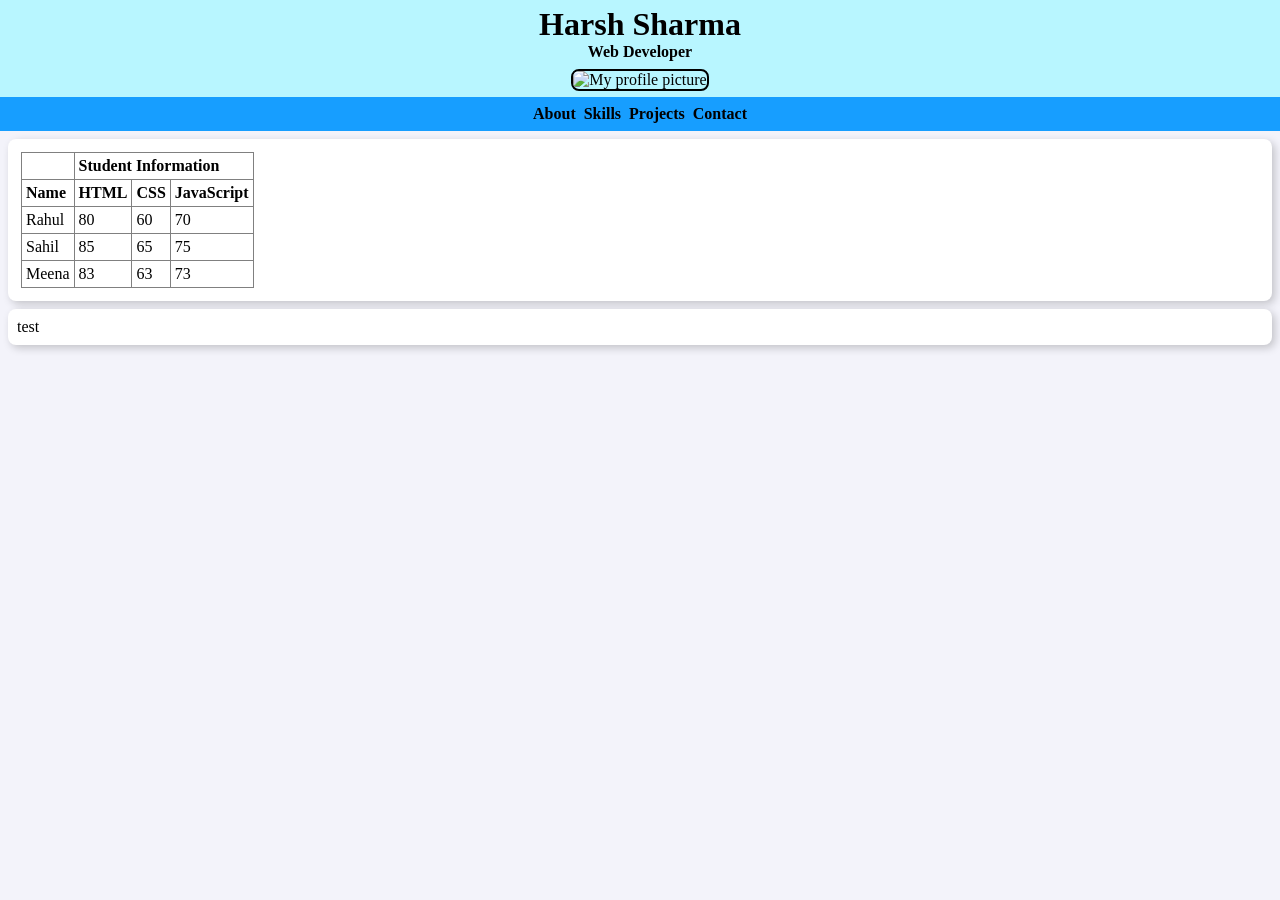
==== index.html @ 7f27c849 "link" ====
<!DOCTYPE html>
<html lang="en">
<head>
    <meta charset="UTF-8">
    <meta name="viewport" content="width=device-width, initial-scale=1.0">
    <title>My Portfolio</title>
    <style>
        *,html{
            margin: 0px;
            background-color: ;
        }
        #head{
            background-color: rgb(184, 246, 255);
            padding: 6px 0px;
        }
        body{
            background-color: #f3f3fa
        }
        #profile{
            text-align: center;
            margin-top: 4px;
        }
        #pic{
            border: 2px solid;
            border-radius: 8px;
        }
        td{
            padding: 4px;
        }
        #tb{
            margin: 4px;
            max-width: fit-content;
        }
        section{
            padding: 8px;
            margin: 8px;
            border: 1px solid rgba(0, 0, 0, 0);
            background-color: #fff;
            border-radius: 8px;
            box-shadow: 3px 3px 8px rgba(0, 0, 0, 0.2);
        }
    </style>
</head>
<body>
    <div id="head">
        <h1 style="text-align: center;" title="Name">Harsh Sharma</h1>
        <h4 style="text-align: center; padding-bottom: 4px;">Web Developer</h4>
    <figure>
        <div id="profile">
            <img id="pic" src="html/IMG-20251124-WA0001.jpg" width="180px" height="225px" alt="My profile picture">
            <br>
        </div>
    </figure>
    </div>
    <nav>
        <ul style="list-style-type: none; display: flex; justify-content: center; gap: 8px; padding: 8px; background-color: rgb(23, 158, 255);">
            <li><a href="#tb" style="text-decoration: none; color: #000; font-weight: 800;">About</a></li>
            <li><a href="#skills" style="text-decoration: none; color: #000; font-weight: 800;">Skills</a></li>
            <li><a href="/HTML/APJ.html" style="text-decoration: none; color: #000; font-weight: 800;">Projects</a></li>
            <li><a href="#contact" style="text-decoration: none; color: #000; font-weight: 800;">Contact</a></li>
        </ul>
    </nav>
    <main>
        <section>
        <div id="tb">
        <table style="border-collapse: collapse;" border="1" >
            <tr>
                <td></td>
                <td colspan="3"><h4>Student Information</h4></td>
            </tr>
            <tr>
                <td><h4>Name</h4></td>
                <td><h4>HTML</h4></td>
                <td><h4>CSS</h4></td>
                <td><h4>JavaScript</h4></td>
            </tr>
            <tr>
                <td>Rahul</td>
                <td>80</td>
                <td>60</td>
                <td>70</td>
            </tr>
            <tr>
                <td>Sahil</td>
                <td>85</td>
                <td>65</td>
                <td>75</td>
            </tr>
            <tr>
                <td>Meena</td>
                <td>83</td>
                <td>63</td>
                <td>73</td>
            </tr>
        </table>
        </div>
        </section>
        <section>
            test
        </section>
    </main>
</body>
</html>
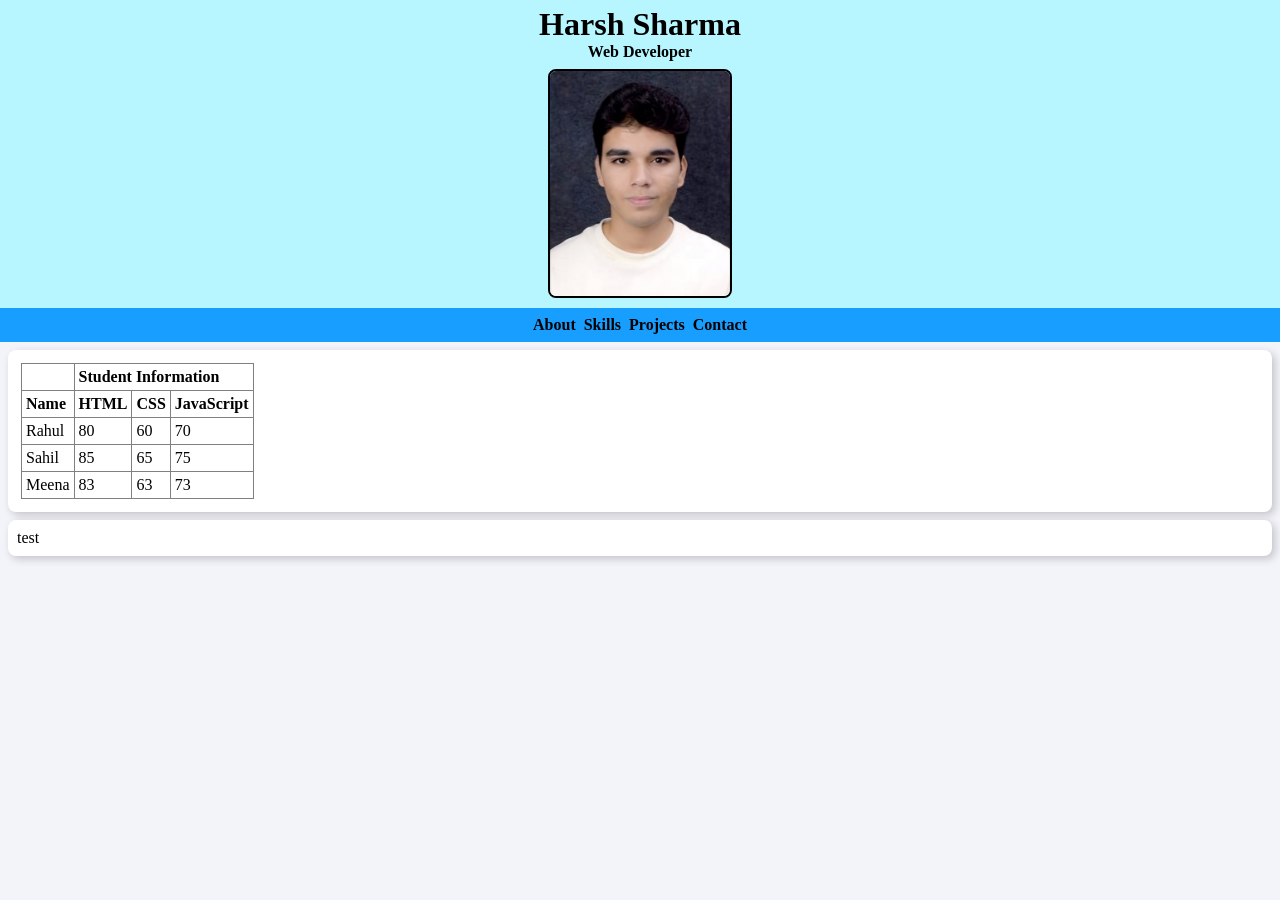
==== commit 8f02dba2: "img" ====
--- a/index.html
+++ b/index.html
@@ -47,7 +47,7 @@
         <h4 style="text-align: center; padding-bottom: 4px;">Web Developer</h4>
     <figure>
         <div id="profile">
-            <img id="pic" src="html/IMG-20251124-WA0001.jpg" width="180px" height="225px" alt="My profile picture">
+            <img id="pic" src="/HTML/IMG-20251124-WA0001.jpg" width="180px" height="225px" alt="My profile picture">
             <br>
         </div>
     </figure>
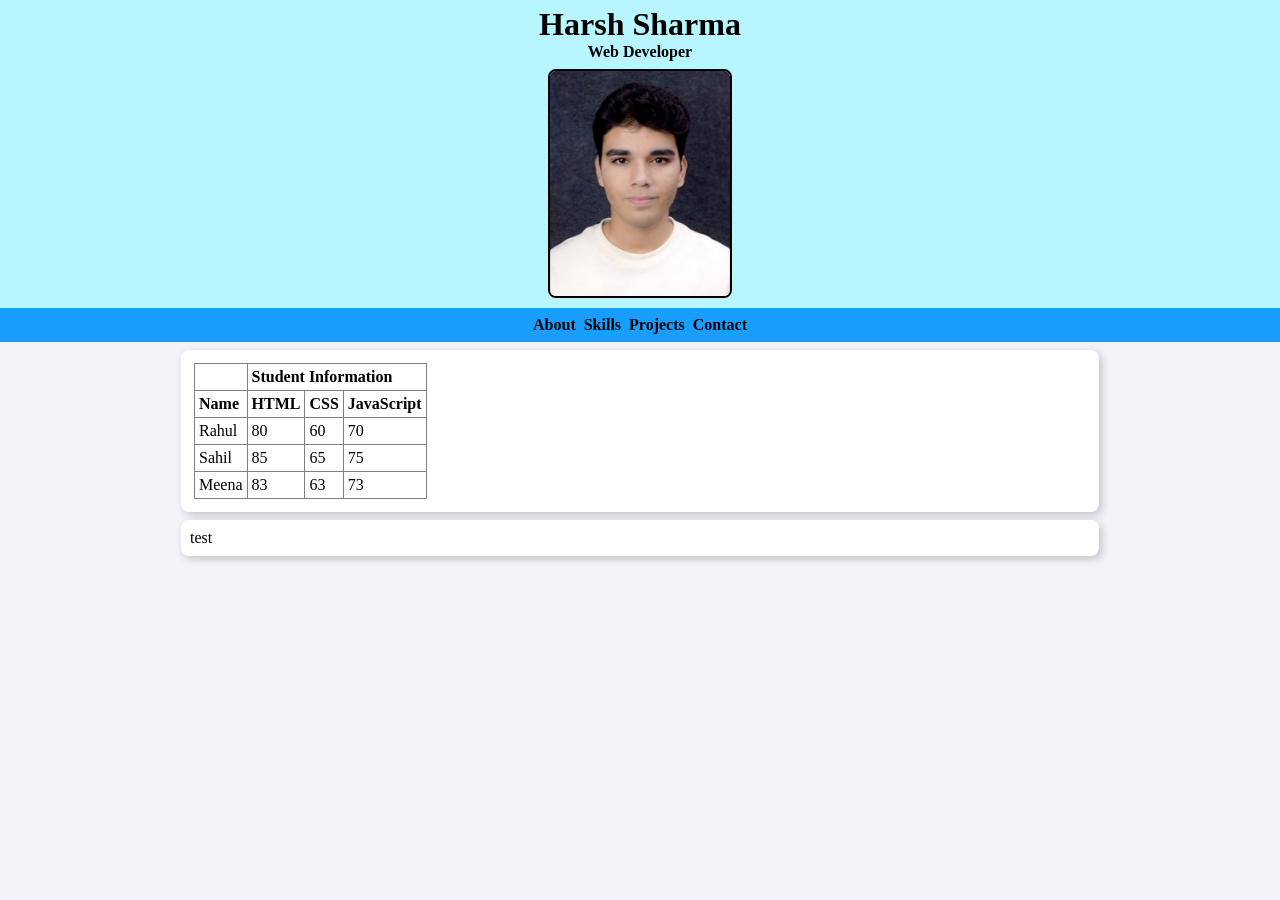
==== commit 65e1d3a2: "center" ====
--- a/index.html
+++ b/index.html
@@ -7,7 +7,6 @@
     <style>
         *,html{
             margin: 0px;
-            background-color: ;
         }
         #head{
             background-color: rgb(184, 246, 255);
@@ -32,8 +31,9 @@
             max-width: fit-content;
         }
         section{
+            max-width: 900px;
             padding: 8px;
-            margin: 8px;
+            margin: 8px auto;
             border: 1px solid rgba(0, 0, 0, 0);
             background-color: #fff;
             border-radius: 8px;
@@ -47,7 +47,7 @@
         <h4 style="text-align: center; padding-bottom: 4px;">Web Developer</h4>
     <figure>
         <div id="profile">
-            <img id="pic" src="/HTML/IMG-20251124-WA0001.jpg" width="180px" height="225px" alt="My profile picture">
+            <img id="pic" src="IMG-20251124-WA0001.jpg" width="180px" height="225px" alt="My profile picture">
             <br>
         </div>
     </figure>
@@ -56,7 +56,7 @@
         <ul style="list-style-type: none; display: flex; justify-content: center; gap: 8px; padding: 8px; background-color: rgb(23, 158, 255);">
             <li><a href="#tb" style="text-decoration: none; color: #000; font-weight: 800;">About</a></li>
             <li><a href="#skills" style="text-decoration: none; color: #000; font-weight: 800;">Skills</a></li>
-            <li><a href="/HTML/APJ.html" style="text-decoration: none; color: #000; font-weight: 800;">Projects</a></li>
+            <li><a href="APJ.html" style="text-decoration: none; color: #000; font-weight: 800;">Projects</a></li>
             <li><a href="#contact" style="text-decoration: none; color: #000; font-weight: 800;">Contact</a></li>
         </ul>
     </nav>
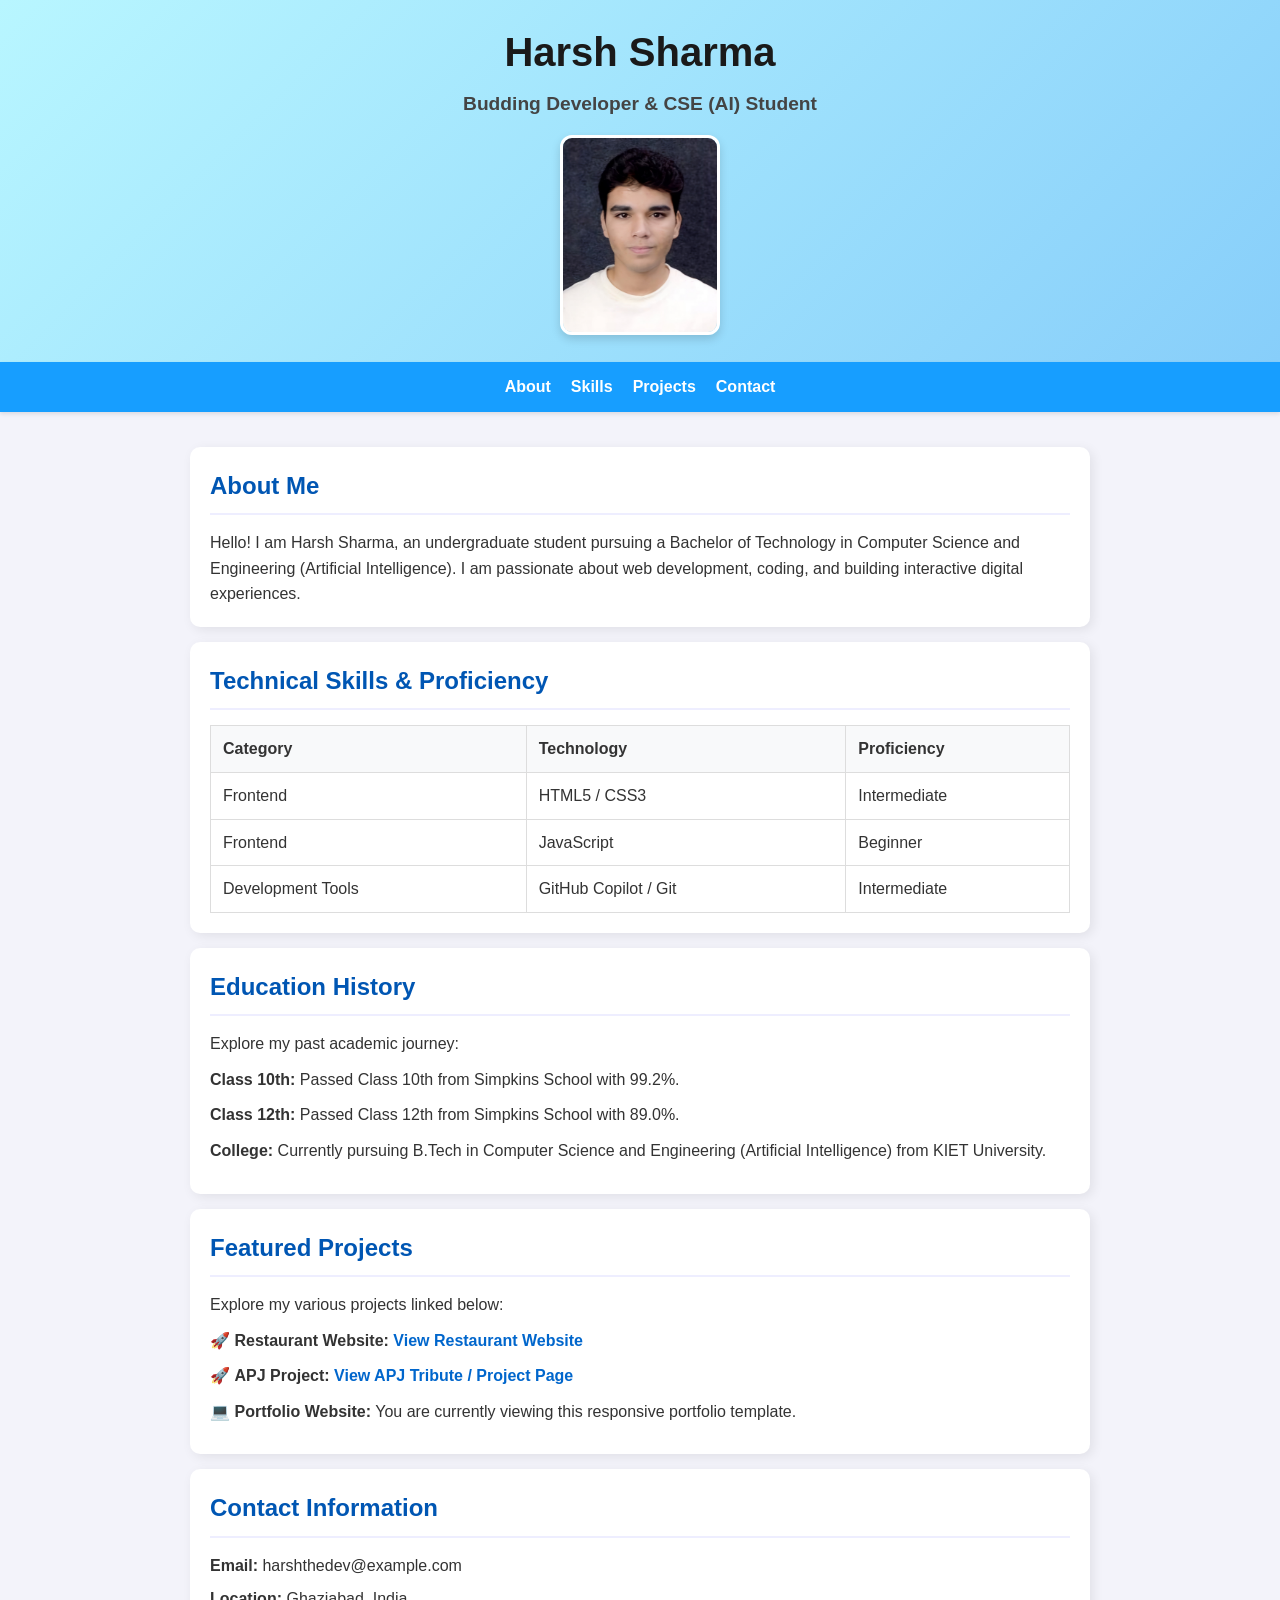
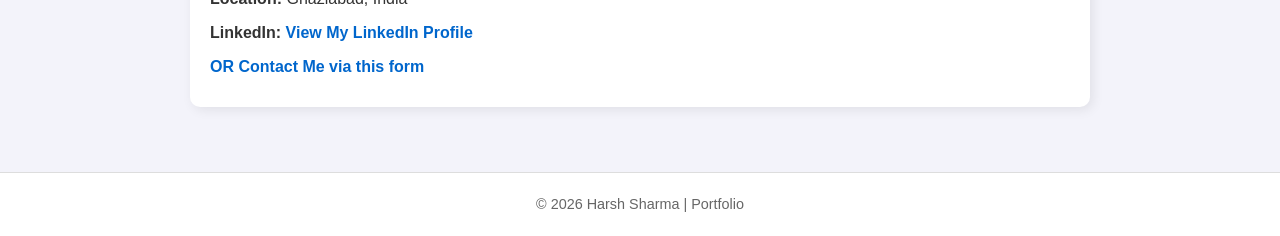
==== commit e7b0885b: "finalize" ====
--- a/index.html
+++ b/index.html
@@ -3,101 +3,104 @@
 <head>
     <meta charset="UTF-8">
     <meta name="viewport" content="width=device-width, initial-scale=1.0">
-    <title>My Portfolio</title>
-    <style>
-        *,html{
-            margin: 0px;
-        }
-        #head{
-            background-color: rgb(184, 246, 255);
-            padding: 6px 0px;
-        }
-        body{
-            background-color: #f3f3fa
-        }
-        #profile{
-            text-align: center;
-            margin-top: 4px;
-        }
-        #pic{
-            border: 2px solid;
-            border-radius: 8px;
-        }
-        td{
-            padding: 4px;
-        }
-        #tb{
-            margin: 4px;
-            max-width: fit-content;
-        }
-        section{
-            max-width: 900px;
-            padding: 8px;
-            margin: 8px auto;
-            border: 1px solid rgba(0, 0, 0, 0);
-            background-color: #fff;
-            border-radius: 8px;
-            box-shadow: 3px 3px 8px rgba(0, 0, 0, 0.2);
-        }
-    </style>
+    <title>Harsh Sharma - Portfolio</title>
+    <link rel="stylesheet" href="style.css">
 </head>
 <body>
-    <div id="head">
-        <h1 style="text-align: center;" title="Name">Harsh Sharma</h1>
-        <h4 style="text-align: center; padding-bottom: 4px;">Web Developer</h4>
-    <figure>
-        <div id="profile">
-            <img id="pic" src="IMG-20251124-WA0001.jpg" width="180px" height="225px" alt="My profile picture">
-            <br>
-        </div>
-    </figure>
-    </div>
+
+    <!-- Header & Profile Section -->
+    <header id="head" role="banner">
+        <h1 title="Name">Harsh Sharma</h1>
+        <h4>Budding Developer & CSE (AI) Student</h4>
+        <figure>
+            <div id="profile">
+                <img id="pic" src="IMG-20251124-WA0001.jpg" width="160" height="200" alt="Harsh Sharma profile picture">
+            </div>
+        </figure>
+    </header>
+
     <nav>
-        <ul style="list-style-type: none; display: flex; justify-content: center; gap: 8px; padding: 8px; background-color: rgb(23, 158, 255);">
-            <li><a href="#tb" style="text-decoration: none; color: #000; font-weight: 800;">About</a></li>
-            <li><a href="#skills" style="text-decoration: none; color: #000; font-weight: 800;">Skills</a></li>
-            <li><a href="APJ.html" style="text-decoration: none; color: #000; font-weight: 800;">Projects</a></li>
-            <li><a href="#contact" style="text-decoration: none; color: #000; font-weight: 800;">Contact</a></li>
+        <ul>
+            <li><a href="#about">About</a></li>
+            <li><a href="#skills">Skills</a></li>
+            <li><a href="#projects">Projects</a></li>
+            <li><a href="#contact">Contact</a></li>
         </ul>
     </nav>
+
     <main>
-        <section>
-        <div id="tb">
-        <table style="border-collapse: collapse;" border="1" >
-            <tr>
-                <td></td>
-                <td colspan="3"><h4>Student Information</h4></td>
-            </tr>
-            <tr>
-                <td><h4>Name</h4></td>
-                <td><h4>HTML</h4></td>
-                <td><h4>CSS</h4></td>
-                <td><h4>JavaScript</h4></td>
-            </tr>
-            <tr>
-                <td>Rahul</td>
-                <td>80</td>
-                <td>60</td>
-                <td>70</td>
-            </tr>
-            <tr>
-                <td>Sahil</td>
-                <td>85</td>
-                <td>65</td>
-                <td>75</td>
-            </tr>
-            <tr>
-                <td>Meena</td>
-                <td>83</td>
-                <td>63</td>
-                <td>73</td>
-            </tr>
-        </table>
-        </div>
+        <section id="about">
+            <h2>About Me</h2>
+            <p>Hello! I am Harsh Sharma, an undergraduate student pursuing a Bachelor of Technology in Computer Science and Engineering (Artificial Intelligence). I am passionate about web development, coding, and building interactive digital experiences.</p>
         </section>
-        <section>
-            test
+
+        <section id="skills">
+            <h2>Technical Skills & Proficiency</h2>
+            <div id="tb">
+                <table>
+                    <thead>
+                        <tr>
+                            <th>Category</th>
+                            <th>Technology</th>
+                            <th>Proficiency</th>
+                        </tr>
+                    </thead>
+                    <tbody>
+                        <tr>
+                            <td>Frontend</td>
+                            <td>HTML5 / CSS3</td>
+                            <td>Intermediate</td>
+                        </tr>
+                        <tr>
+                            <td>Frontend</td>
+                            <td>JavaScript</td>
+                            <td>Beginner</td>
+                        </tr>
+                        <tr>
+                            <td>Development Tools</td>
+                            <td>GitHub Copilot / Git</td>
+                            <td>Intermediate</td>
+                        </tr>
+                    </tbody>
+                </table>
+            </div>
+        </section>
+
+        <section id="projects">
+            <h2>Education History</h2>
+            <p>Explore my past academic journey:</p>
+            <ul class="project-list">
+                <li> <strong>Class 10th:</strong> Passed Class 10th from Simpkins School with 99.2%.</li>
+                <li> <strong>Class 12th:</strong> Passed Class 12th from Simpkins School with 89.0%.</li>
+                <li> <strong>College:</strong> Currently pursuing B.Tech in Computer Science and Engineering (Artificial Intelligence) from KIET University.</li>
+            </ul>
+        </section>
+
+        <section id="projects">
+            <h2>Featured Projects</h2>
+            <p>Explore my various projects linked below:</p>
+            <ul class="project-list">
+                <li>🚀 <strong>Restaurant Website:</strong> <a href="restaurant.html" target="_blank">View Restaurant Website</a></li>
+                <li>🚀 <strong>APJ Project:</strong> <a href="APJ.html" target="_blank">View APJ Tribute / Project Page</a></li>
+                <li>💻 <strong>Portfolio Website:</strong> You are currently viewing this responsive portfolio template.</li>
+            </ul>
+        </section>
+
+        <!-- Contact Section -->
+        <section id="contact">
+            <h2>Contact Information</h2>
+            <div class="contact-info">
+                <p><strong>Email:</strong> harshthedev@example.com</p>
+                <p><strong>Location:</strong> Ghaziabad, India</p>
+                <p><strong>LinkedIn:</strong> <a href="https://www.linkedin.com/in/harsh-sharma-21b051332/" target="_blank">View My LinkedIn Profile</a></p>
+                <p><strong><a href="form.html">OR Contact Me via this form</a></strong></p>
+            </div>
         </section>
     </main>
+
+    <footer class="footer">
+        <p>&copy; 2026 Harsh Sharma | Portfolio</p>
+    </footer>
+
 </body>
 </html>
--- a/style.css
+++ b/style.css
@@ -0,0 +1,295 @@
+/* Global Styles & Reset */
+*, html {
+    margin: 0;
+    padding: 0;
+    box-sizing: border-box;
+    font-family: 'Segoe UI', Tahoma, Geneva, Verdana, sans-serif;
+    scroll-behavior: smooth;
+}
+
+body {
+    background-color: #f3f3fa;
+    color: #333;
+    line-height: 1.6;
+}
+
+/* Header Section Styling */
+#head {
+    background: linear-gradient(135deg, rgb(184, 246, 255), rgb(135, 206, 250));
+    padding: 20px 0;
+    text-align: center;
+    box-shadow: 0 2px 5px rgba(0,0,0,0.1);
+}
+
+#head h1 {
+    font-size: 2.5rem;
+    color: #1a1a1a;
+    margin-bottom: 5px;
+}
+
+#head h4 {
+    font-size: 1.2rem;
+    color: #444;
+    margin-bottom: 15px;
+}
+
+#profile {
+    text-align: center;
+    margin-top: 10px;
+}
+
+#pic {
+    border: 3px solid #fff;
+    border-radius: 12px;
+    box-shadow: 0 4px 10px rgba(0, 0, 0, 0.15);
+    object-fit: cover;
+}
+
+/* Navigation Bar Styling */
+nav ul {
+    list-style-type: none;
+    display: flex;
+    justify-content: center;
+    gap: 20px;
+    padding: 12px;
+    background-color: rgb(23, 158, 255);
+    box-shadow: 0 2px 4px rgba(0,0,0,0.1);
+    position: sticky;
+    top: 0;
+    z-index: 100;
+}
+
+nav ul li a {
+    text-decoration: none;
+    color: #fff;
+    font-weight: 700;
+    font-size: 1rem;
+    transition: color 0.2s ease;
+}
+
+nav ul li a:hover {
+    color: #e0f7ff;
+    text-decoration: underline;
+}
+
+/* Main Content & Section Cards */
+main {
+    padding: 20px 0;
+}
+
+section {
+    max-width: 900px;
+    padding: 20px;
+    margin: 15px auto;
+    background-color: #fff;
+    border-radius: 10px;
+    box-shadow: 3px 3px 12px rgba(0, 0, 0, 0.08);
+}
+
+section h2 {
+    margin-bottom: 15px;
+    color: #0056b3;
+    border-bottom: 2px solid #eef;
+    padding-bottom: 8px;
+}
+
+/* Table Styling */
+table {
+    width: 100%;
+    border-collapse: collapse;
+    margin-top: 10px;
+}
+
+th, td {
+    padding: 10px 12px;
+    text-align: left;
+    border: 1px solid #ddd;
+}
+
+th {
+    background-color: #f8f9fa;
+}
+
+/* Project Links List Styling */
+.project-list {
+    list-style-type: none;
+    padding-left: 0;
+}
+
+.project-list li {
+    margin: 10px 0;
+}
+
+.project-list a {
+    color: #0066cc;
+    text-decoration: none;
+    font-weight: 600;
+}
+
+.project-list a:hover {
+    text-decoration: underline;
+}
+
+/* Contact Info Styling */
+.contact-info p {
+    margin: 8px 0;
+}
+
+.contact-info a {
+    color: #0066cc;
+    text-decoration: none;
+    font-weight: 600;
+}
+
+.contact-info a:hover {
+    text-decoration: underline;
+}
+
+/* Form Styles */
+.form-container {
+    max-width: 900px;
+    padding: 30px;
+    margin: 20px auto;
+    background-color: #fff;
+    border-radius: 10px;
+    box-shadow: 3px 3px 12px rgba(0, 0, 0, 0.08);
+}
+
+.form-container h2 {
+    color: #0056b3;
+    margin-bottom: 5px;
+    border-bottom: 2px solid #eef;
+    padding-bottom: 8px;
+}
+
+.form-intro {
+    color: #666;
+    margin-bottom: 25px;
+}
+
+/* Form Groups & Inputs */
+.form-group {
+    margin-bottom: 20px;
+}
+
+.form-group label {
+    display: block;
+    font-weight: 600;
+    margin-bottom: 8px;
+    color: #333;
+}
+
+.form-group input[type="text"],
+.form-group input[type="email"],
+.form-group input[type="tel"],
+.form-group input[type="date"],
+.form-group select,
+.form-group textarea {
+    width: 100%;
+    padding: 10px 12px;
+    border: 1px solid #ccc;
+    border-radius: 6px;
+    font-size: 1rem;
+    background-color: #fafafa;
+    transition: border-color 0.2s, box-shadow 0.2s;
+}
+
+.form-group input:focus,
+.form-group select:focus,
+.form-group textarea:focus {
+    outline: none;
+    border-color: rgb(23, 158, 255);
+    box-shadow: 0 0 5px rgba(23, 158, 255, 0.3);
+    background-color: #fff;
+}
+
+/* Checkbox and Radio Groups */
+.checkbox-group, .radio-group {
+    display: grid;
+    grid-template-columns: repeat(auto-fit, minmax(200px, 1fr));
+    gap: 10px;
+    margin-top: 8px;
+}
+
+.checkbox-group label, .radio-group label {
+    font-weight: normal;
+    display: flex;
+    align-items: center;
+    gap: 8px;
+    cursor: pointer;
+}
+
+.agreement {
+    margin: 20px 0;
+    font-size: 0.95rem;
+}
+
+.agreement label {
+    display: flex;
+    align-items: center;
+    gap: 10px;
+    cursor: pointer;
+    font-weight: normal;
+}
+
+/* Form Buttons */
+.form-buttons {
+    display: flex;
+    gap: 15px;
+    margin-top: 25px;
+}
+
+.submit-button, .reset-button {
+    padding: 10px 25px;
+    border: none;
+    border-radius: 6px;
+    font-size: 1rem;
+    font-weight: 600;
+    cursor: pointer;
+    transition: background-color 0.2s;
+}
+
+.submit-button {
+    background-color: rgb(23, 158, 255);
+    color: #fff;
+}
+
+.submit-button:hover {
+    background-color: rgb(15, 130, 215);
+}
+
+.reset-button {
+    background-color: #e0e0e0;
+    color: #333;
+}
+
+.reset-button:hover {
+    background-color: #ccc;
+}
+
+/* Back Button & Footer */
+.back-home {
+    max-width: 900px;
+    margin: 0 auto 20px auto;
+    padding: 0 10px;
+}
+
+.back-home a {
+    color: #0056b3;
+    text-decoration: none;
+    font-weight: 600;
+}
+
+.back-home a:hover {
+    text-decoration: underline;
+}
+
+.footer {
+    text-align: center;
+    padding: 20px;
+    color: #666;
+    font-size: 0.9rem;
+    border-top: 1px solid #ddd;
+    margin-top: 30px;
+    background-color: #fff;
+}
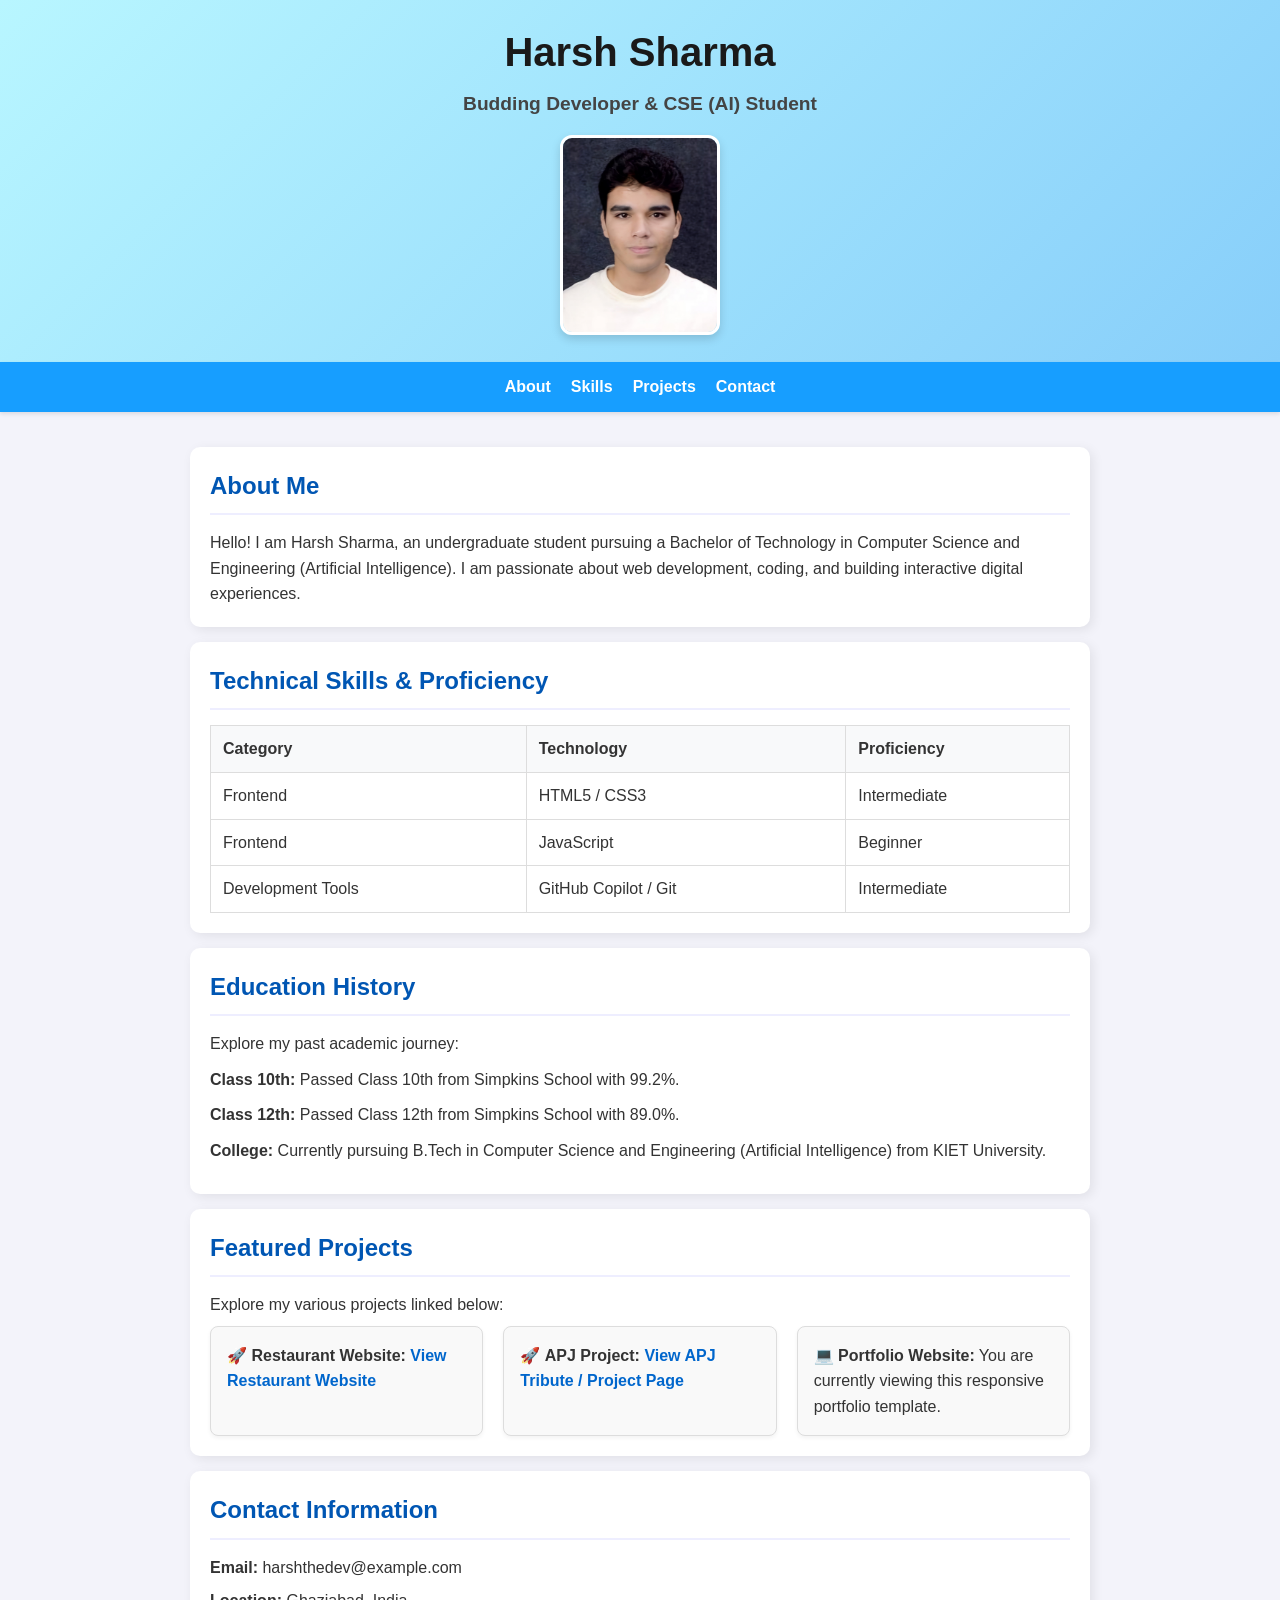
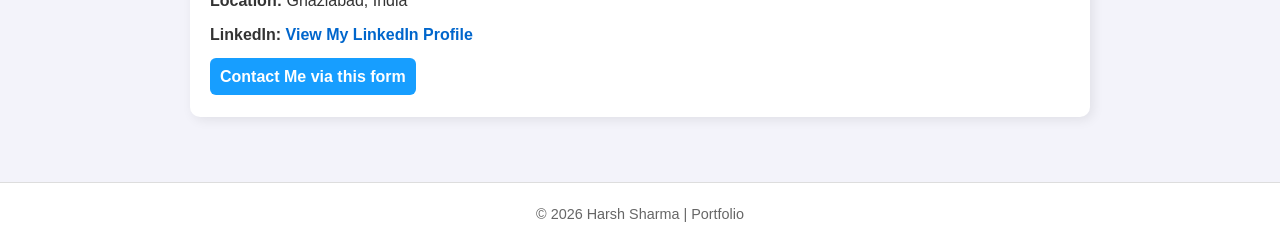
==== commit 920317ec: "final_FINAL" ====
--- a/index.html
+++ b/index.html
@@ -79,10 +79,10 @@
         <section id="projects">
             <h2>Featured Projects</h2>
             <p>Explore my various projects linked below:</p>
-            <ul class="project-list">
-                <li>🚀 <strong>Restaurant Website:</strong> <a href="restaurant.html" target="_blank">View Restaurant Website</a></li>
-                <li>🚀 <strong>APJ Project:</strong> <a href="APJ.html" target="_blank">View APJ Tribute / Project Page</a></li>
-                <li>💻 <strong>Portfolio Website:</strong> You are currently viewing this responsive portfolio template.</li>
+            <ul class="project-grid">
+                <li class="project-card">🚀 <strong>Restaurant Website:</strong> <a href="restaurant.html" target="_blank">View Restaurant Website</a></li>
+                <li class="project-card">🚀 <strong>APJ Project:</strong> <a href="APJ.html" target="_blank">View APJ Tribute / Project Page</a></li>
+                <li class="project-card">💻 <strong>Portfolio Website:</strong> You are currently viewing this responsive portfolio template.</li>
             </ul>
         </section>
 
@@ -92,8 +92,8 @@
             <div class="contact-info">
                 <p><strong>Email:</strong> harshthedev@example.com</p>
                 <p><strong>Location:</strong> Ghaziabad, India</p>
-                <p><strong>LinkedIn:</strong> <a href="https://www.linkedin.com/in/harsh-sharma-21b051332/" target="_blank">View My LinkedIn Profile</a></p>
-                <p><strong><a href="form.html">OR Contact Me via this form</a></strong></p>
+                <p style="padding-bottom: 8px;"><strong>LinkedIn:</strong> <a href="https://www.linkedin.com/in/harsh-sharma-21b051332/" target="_blank">View My LinkedIn Profile</a></p>
+                <p><strong><a id="contactbutt" href="form.html">Contact Me via this form</a></strong></p>
             </div>
         </section>
     </main>
--- a/style.css
+++ b/style.css
@@ -120,13 +120,13 @@
     margin: 10px 0;
 }
 
-.project-list a {
+.project-grid a {
     color: #0066cc;
     text-decoration: none;
     font-weight: 600;
 }
 
-.project-list a:hover {
+.project-grid a:hover {
     text-decoration: underline;
 }
 
@@ -292,4 +292,39 @@
     border-top: 1px solid #ddd;
     margin-top: 30px;
     background-color: #fff;
-}+}
+
+.project-grid {
+    display: flex;
+    flex-wrap: wrap;
+    gap: 20px;
+    list-style: none;
+    padding: 0;
+    margin-top: 8px;
+}
+.project-grid li.project-card {
+    flex: 1 1 calc(33.333% - 20px);
+    box-sizing: border-box;
+    background: #f9f9f9;
+    border: 1px solid #ddd;
+    padding: 16px;
+    border-radius: 8px;
+    box-shadow: 0 2px 4px rgba(0,0,0,0.05);
+}
+
+#contactbutt {
+    padding: 10px 10px;
+    border: none;
+    border-radius: 6px;
+    font-size: 1rem;
+    font-weight: 600;
+    cursor: pointer;
+    transition: background-color 0.2s;
+    background-color: rgb(23, 158, 255);
+    color: #fff;
+
+}
+
+#contactbutt:hover {
+    background-color: rgb(15, 130, 215);
+}
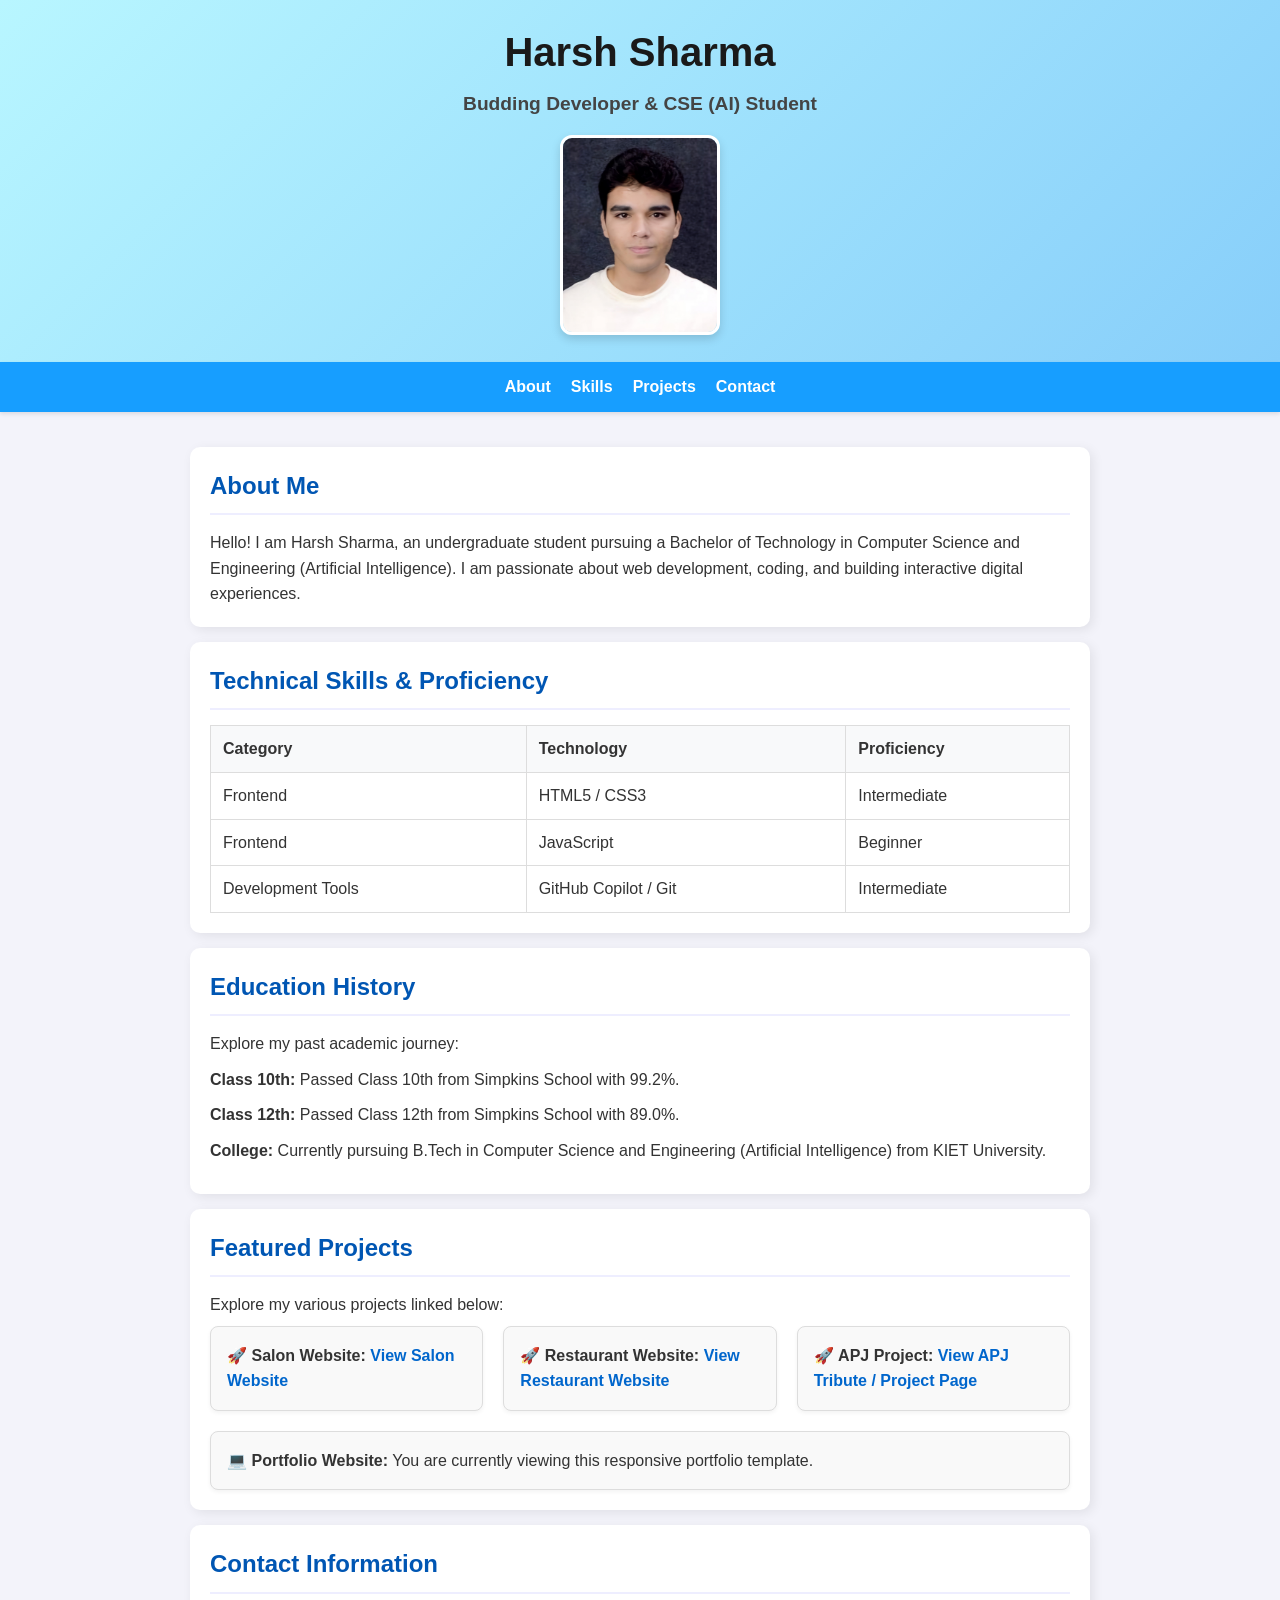
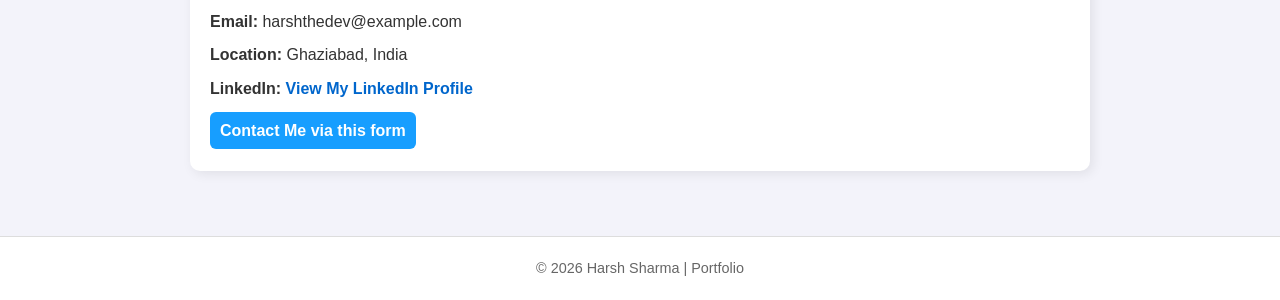
==== commit 4200f77a: "salon" ====
--- a/index.html
+++ b/index.html
@@ -80,6 +80,7 @@
             <h2>Featured Projects</h2>
             <p>Explore my various projects linked below:</p>
             <ul class="project-grid">
+                <li class="project-card">🚀 <strong>Salon Website:</strong> <a href="salon.html" target="_blank">View Salon Website</a></li>
                 <li class="project-card">🚀 <strong>Restaurant Website:</strong> <a href="restaurant.html" target="_blank">View Restaurant Website</a></li>
                 <li class="project-card">🚀 <strong>APJ Project:</strong> <a href="APJ.html" target="_blank">View APJ Tribute / Project Page</a></li>
                 <li class="project-card">💻 <strong>Portfolio Website:</strong> You are currently viewing this responsive portfolio template.</li>
--- a/style.css
+++ b/style.css
@@ -46,6 +46,11 @@
 }
 
 /* Navigation Bar Styling */
+nav{
+    position: sticky;
+    top: 0;
+    z-index: 100;
+}
 nav ul {
     list-style-type: none;
     display: flex;
